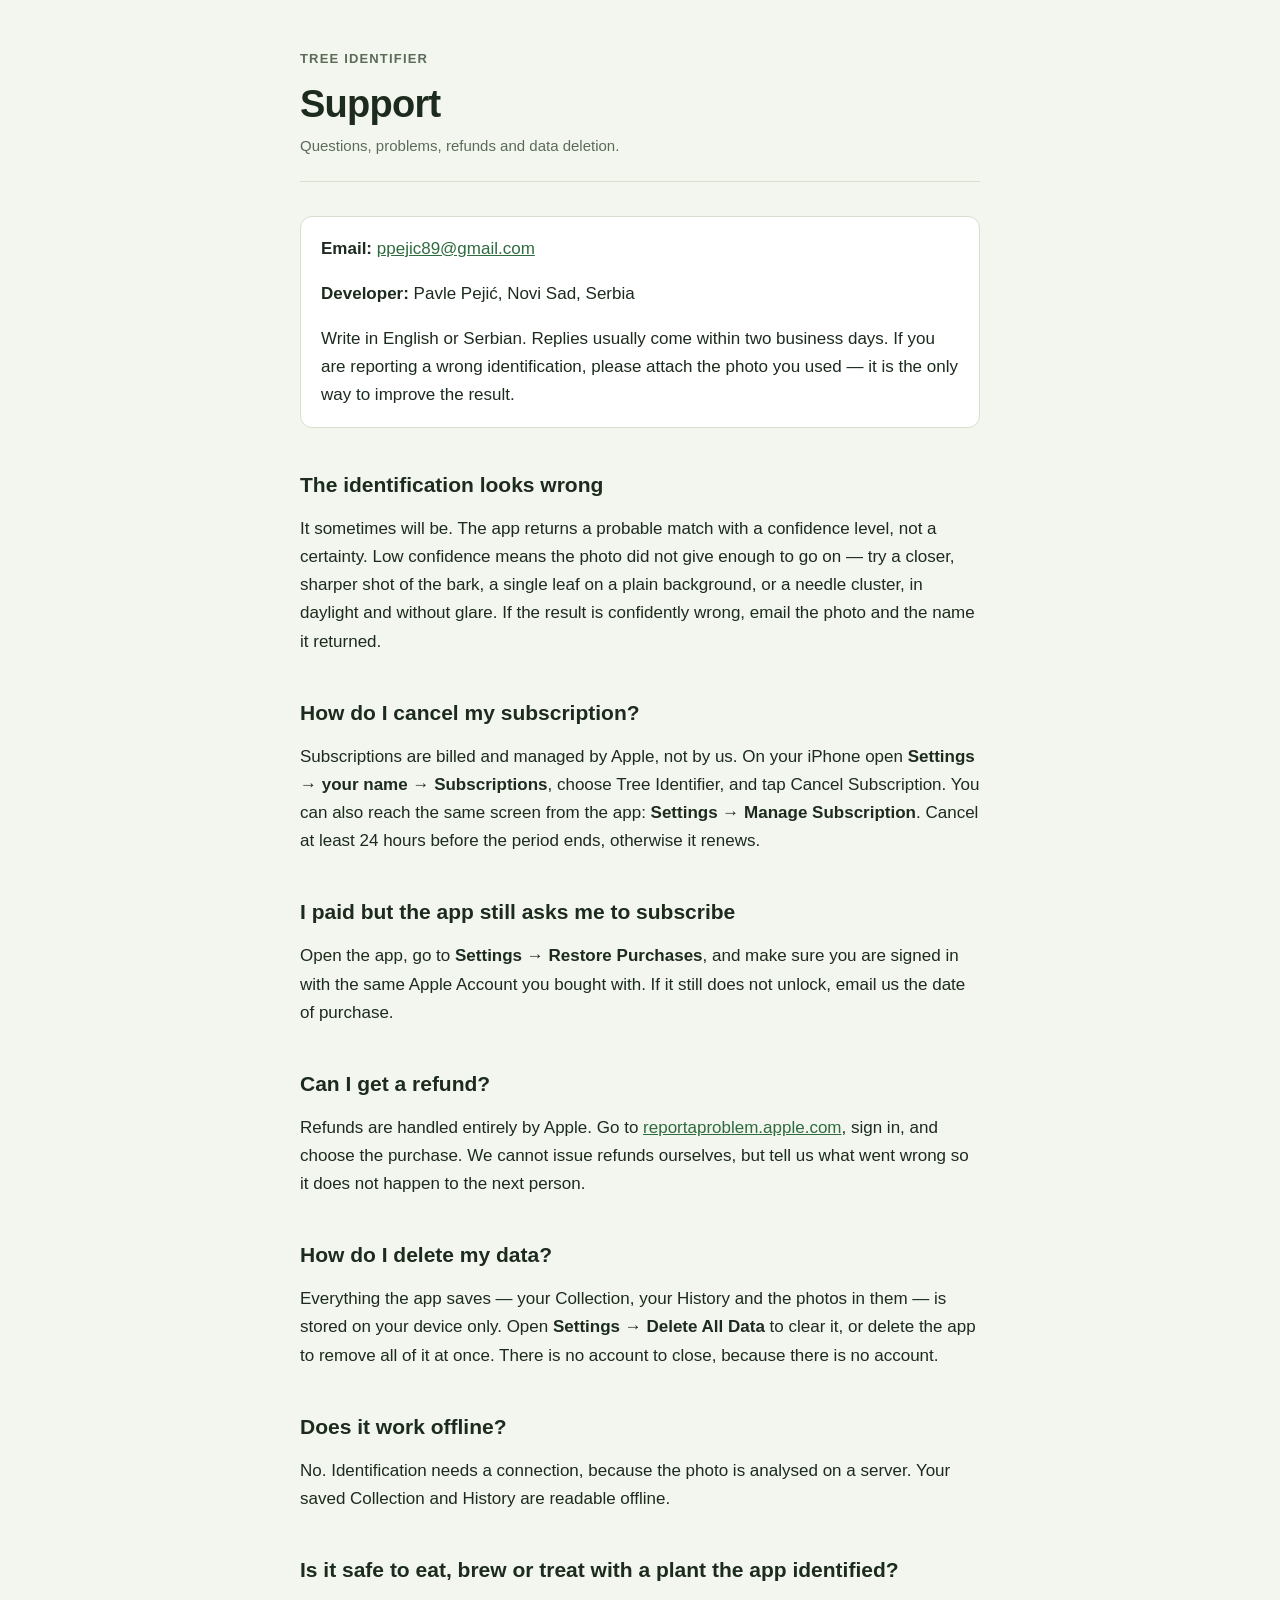
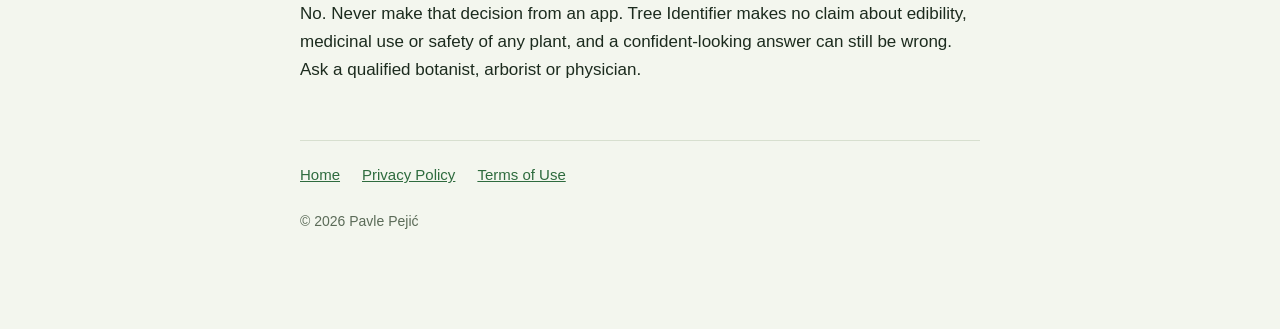
==== support.html @ 58095890 "Tree Identifier legal pages" ====
<!doctype html>
<html lang="en"><head><meta charset="utf-8"><meta name="viewport" content="width=device-width,initial-scale=1">
<title>Tree Identifier — Support</title><link rel="stylesheet" href="style.css"></head>
<body><div class="wrap">
<header><div class="app">Tree Identifier</div><h1>Support</h1>
<p class="eff">Questions, problems, refunds and data deletion.</p></header>

<div class="card">
<p><strong>Email:</strong> <a href="mailto:ppejic89@gmail.com">ppejic89@gmail.com</a></p>
<p><strong>Developer:</strong> Pavle Pejić, Novi Sad, Serbia</p>
<p>Write in English or Serbian. Replies usually come within two business days. If you are reporting a wrong identification, please attach the photo you used — it is the only way to improve the result.</p>
</div>

<h2>The identification looks wrong</h2>
<p>It sometimes will be. The app returns a probable match with a confidence level, not a certainty. Low confidence means the photo did not give enough to go on — try a closer, sharper shot of the bark, a single leaf on a plain background, or a needle cluster, in daylight and without glare. If the result is confidently wrong, email the photo and the name it returned.</p>

<h2>How do I cancel my subscription?</h2>
<p>Subscriptions are billed and managed by Apple, not by us. On your iPhone open <strong>Settings → your name → Subscriptions</strong>, choose Tree Identifier, and tap Cancel Subscription. You can also reach the same screen from the app: <strong>Settings → Manage Subscription</strong>. Cancel at least 24 hours before the period ends, otherwise it renews.</p>

<h2>I paid but the app still asks me to subscribe</h2>
<p>Open the app, go to <strong>Settings → Restore Purchases</strong>, and make sure you are signed in with the same Apple Account you bought with. If it still does not unlock, email us the date of purchase.</p>

<h2>Can I get a refund?</h2>
<p>Refunds are handled entirely by Apple. Go to <a href="https://reportaproblem.apple.com">reportaproblem.apple.com</a>, sign in, and choose the purchase. We cannot issue refunds ourselves, but tell us what went wrong so it does not happen to the next person.</p>

<h2>How do I delete my data?</h2>
<p>Everything the app saves — your Collection, your History and the photos in them — is stored on your device only. Open <strong>Settings → Delete All Data</strong> to clear it, or delete the app to remove all of it at once. There is no account to close, because there is no account.</p>

<h2>Does it work offline?</h2>
<p>No. Identification needs a connection, because the photo is analysed on a server. Your saved Collection and History are readable offline.</p>

<h2>Is it safe to eat, brew or treat with a plant the app identified?</h2>
<p>No. Never make that decision from an app. Tree Identifier makes no claim about edibility, medicinal use or safety of any plant, and a confident-looking answer can still be wrong. Ask a qualified botanist, arborist or physician.</p>

<nav><a href="index.html">Home</a><a href="privacy.html">Privacy Policy</a><a href="terms.html">Terms of Use</a></nav>
<footer>© 2026 Pavle Pejić</footer>
</div></body></html>
---- style.css ----
:root{--paper:#F3F6EE;--surface:#FFFFFF;--ink:#1C2B1E;--muted:#5B6B58;--accent:#2E6B3E;--line:#D7DFCF}
@media (prefers-color-scheme:dark){:root{--paper:#111A14;--surface:#1B2620;--ink:#ECF2E7;--muted:#A7B8A2;--accent:#7FD08A;--line:#36453A}}
*{box-sizing:border-box}
body{margin:0;background:var(--paper);color:var(--ink);font:17px/1.65 -apple-system,BlinkMacSystemFont,"Segoe UI",Roboto,sans-serif;-webkit-text-size-adjust:100%}
.wrap{max-width:720px;margin:0 auto;padding:48px 20px 96px}
header{border-bottom:1px solid var(--line);padding-bottom:22px;margin-bottom:34px}
.app{font-size:13px;letter-spacing:.09em;text-transform:uppercase;color:var(--muted);font-weight:600}
h1{font-size:clamp(28px,5vw,38px);line-height:1.15;margin:.35em 0 .2em;letter-spacing:-.02em}
.eff{color:var(--muted);font-size:15px;margin:0}
h2{font-size:21px;margin:2.1em 0 .5em;line-height:1.25}
p,li{color:var(--ink)}
ul{padding-left:1.15em}
li{margin:.45em 0}
a{color:var(--accent)}
.card{background:var(--surface);border:1px solid var(--line);border-radius:12px;padding:18px 20px;margin:1.5em 0}
.card p:first-child{margin-top:0}.card p:last-child{margin-bottom:0}
nav{margin-top:56px;padding-top:22px;border-top:1px solid var(--line);font-size:15px;display:flex;flex-wrap:wrap;gap:8px 22px}
footer{margin-top:22px;color:var(--muted);font-size:14px}
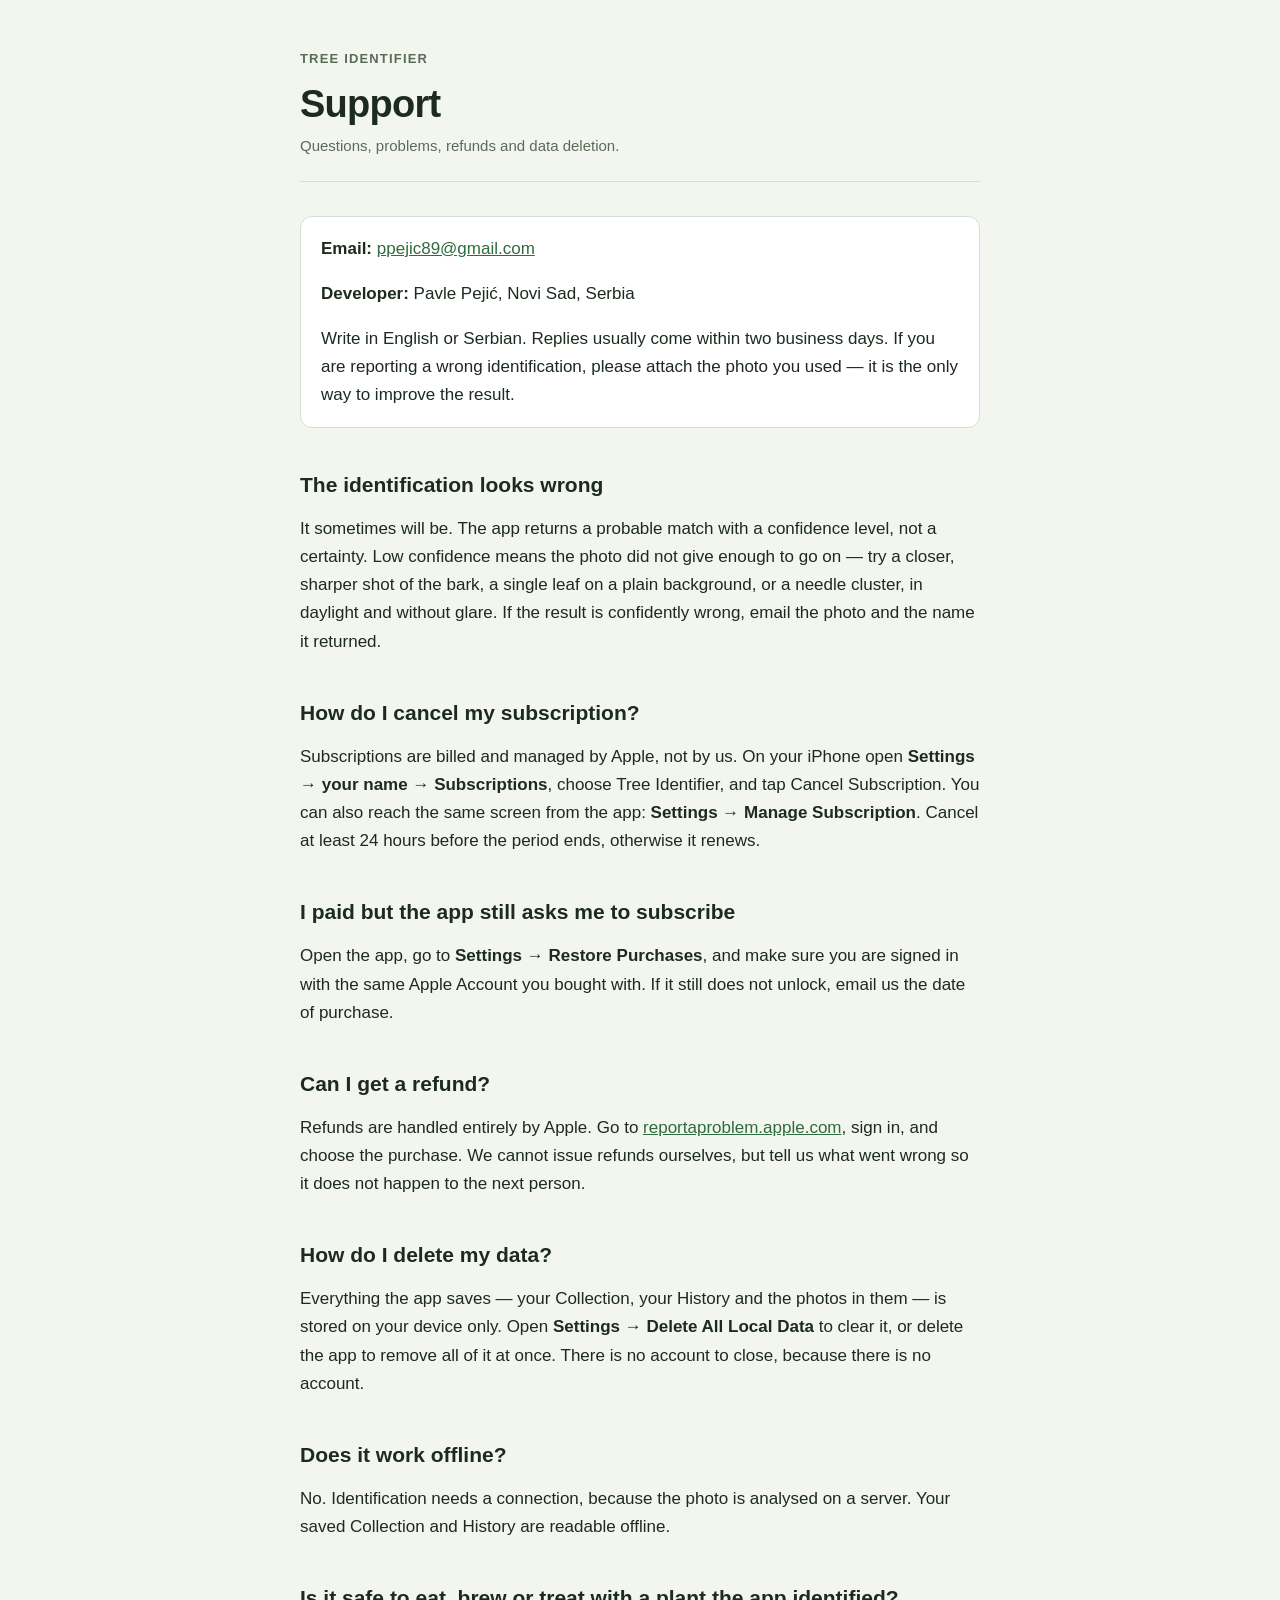
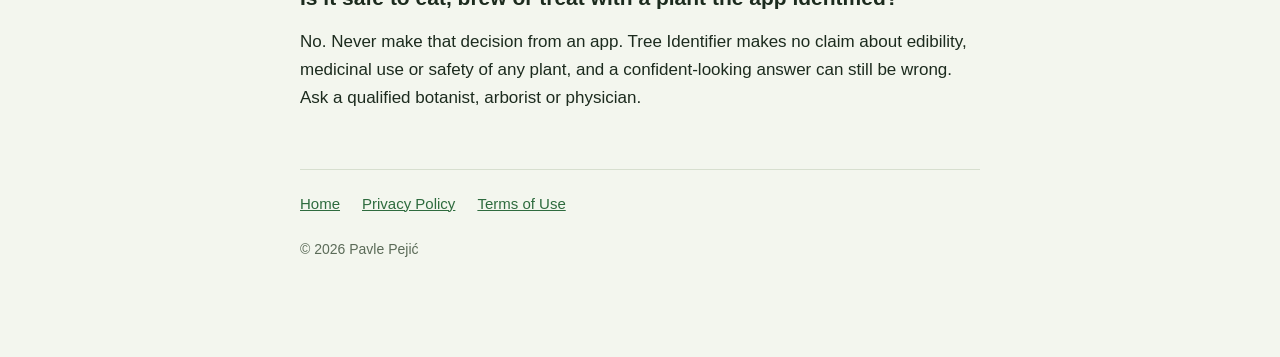
==== commit ce36a8fc: "Correct in-app deletion button name in support.html" ====
--- a/support.html
+++ b/support.html
@@ -24,7 +24,7 @@
 <p>Refunds are handled entirely by Apple. Go to <a href="https://reportaproblem.apple.com">reportaproblem.apple.com</a>, sign in, and choose the purchase. We cannot issue refunds ourselves, but tell us what went wrong so it does not happen to the next person.</p>
 
 <h2>How do I delete my data?</h2>
-<p>Everything the app saves — your Collection, your History and the photos in them — is stored on your device only. Open <strong>Settings → Delete All Data</strong> to clear it, or delete the app to remove all of it at once. There is no account to close, because there is no account.</p>
+<p>Everything the app saves — your Collection, your History and the photos in them — is stored on your device only. Open <strong>Settings → Delete All Local Data</strong> to clear it, or delete the app to remove all of it at once. There is no account to close, because there is no account.</p>
 
 <h2>Does it work offline?</h2>
 <p>No. Identification needs a connection, because the photo is analysed on a server. Your saved Collection and History are readable offline.</p>
